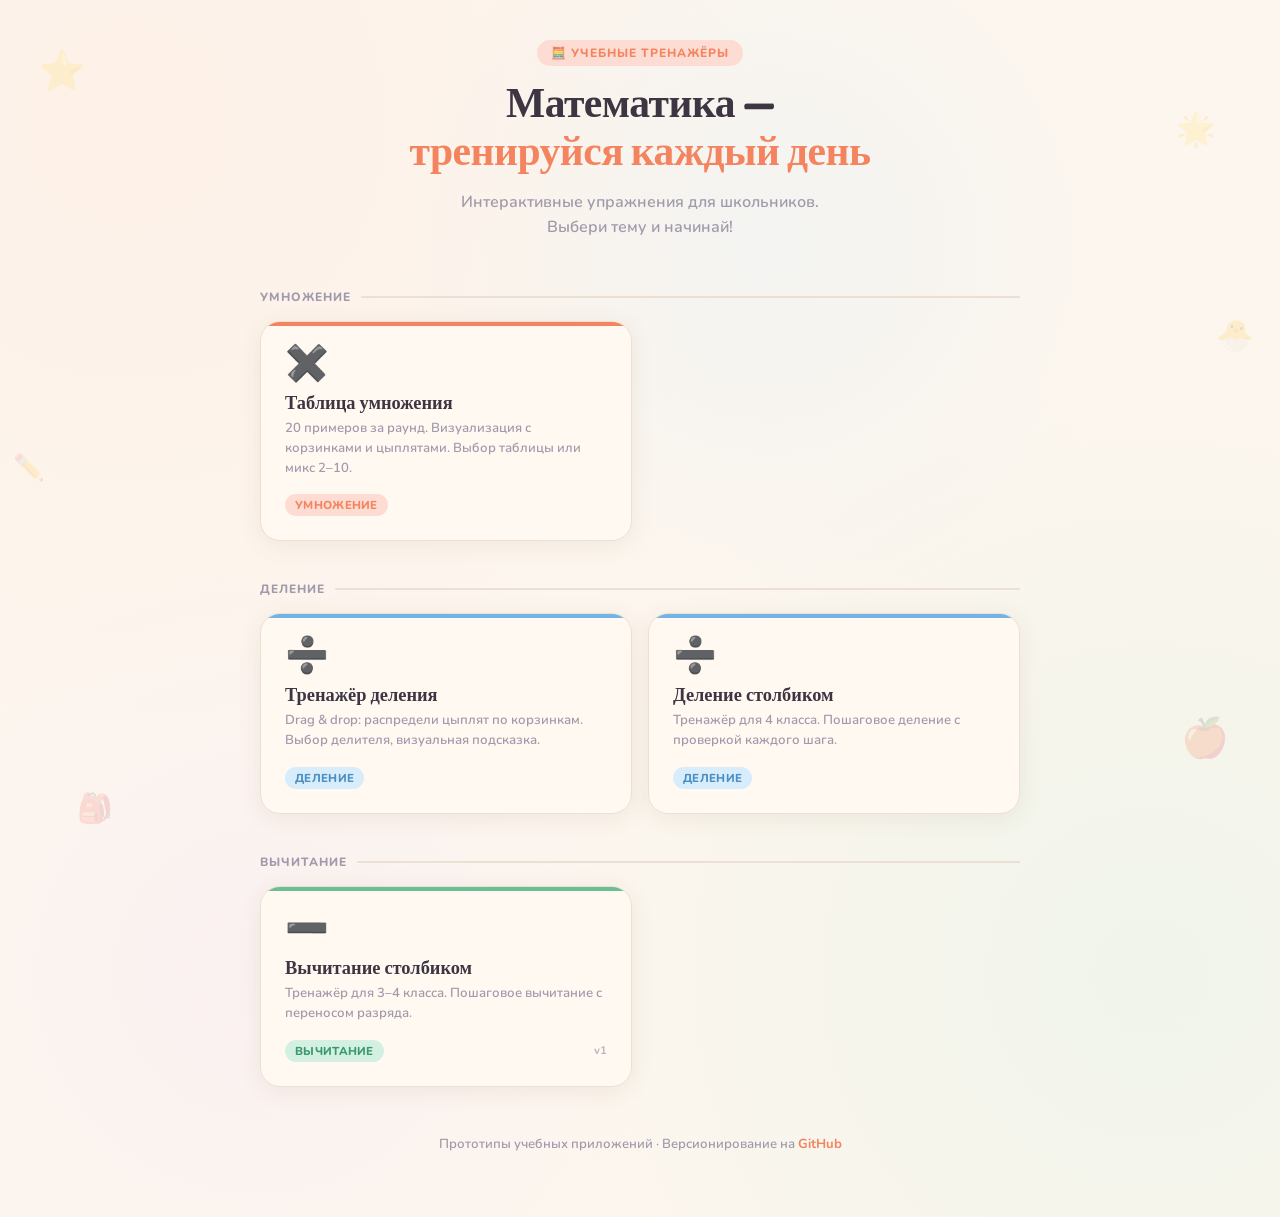
==== index.html @ 13817c13 "feat: uploaded trainers" ====
<!DOCTYPE html>
<html lang="ru">
<head>
<meta charset="UTF-8">
<meta name="viewport" content="width=device-width, initial-scale=1.0">
<title>Математические тренажёры</title>
<link href="https://fonts.googleapis.com/css2?family=Nunito:wght@400;600;700;800;900&family=Baloo+2:wght@400;600;700;800&display=swap" rel="stylesheet">
<style>
  :root {
    --bg: #fdf6ee;
    --card: #fff9f2;
    --primary: #f4845f;
    --primary-light: #fdddd3;
    --accent: #6bbf94;
    --accent-light: #d4f0e3;
    --blue: #74b3e8;
    --blue-light: #d8edfc;
    --yellow: #f9d56e;
    --yellow-light: #fef6d6;
    --purple: #c49de8;
    --purple-light: #eedeff;
    --text: #3d3642;
    --muted: #a09aab;
    --border: #ecdfd4;
    --radius: 20px;
    --radius-sm: 12px;
    --shadow: 0 4px 24px rgba(100,60,30,0.08);
    --shadow-hover: 0 8px 36px rgba(100,60,30,0.14);
  }

  * { box-sizing: border-box; margin: 0; padding: 0; }

  body {
    font-family: 'Nunito', sans-serif;
    background: var(--bg);
    color: var(--text);
    min-height: 100vh;
    padding: 40px 16px 64px;
    background-image:
      radial-gradient(circle at 10% 10%, #fde6da55 0%, transparent 40%),
      radial-gradient(circle at 90% 80%, #d4f0e355 0%, transparent 40%),
      radial-gradient(circle at 60% 20%, #d8edfc44 0%, transparent 30%),
      radial-gradient(circle at 20% 80%, #eedeff33 0%, transparent 30%);
  }

  /* ── DECORATIVE FLOATING ICONS ── */
  .deco {
    position: fixed;
    pointer-events: none;
    user-select: none;
    font-size: 2.4rem;
    opacity: 0.15;
    animation: float 6s ease-in-out infinite;
  }
  .deco:nth-child(1) { top: 5%;    left: 3%;   animation-delay: 0s; }
  .deco:nth-child(2) { top: 12%;   right: 5%;  animation-delay: 1s;   font-size: 2rem; }
  .deco:nth-child(3) { bottom: 8%; left: 6%;   animation-delay: 2s;   font-size: 1.8rem; }
  .deco:nth-child(4) { bottom: 15%;right: 4%;  animation-delay: 3s; }
  .deco:nth-child(5) { top: 50%;   left: 1%;   animation-delay: 1.5s; font-size: 1.6rem; }
  .deco:nth-child(6) { top: 35%;   right: 2%;  animation-delay: 2.5s; font-size: 1.9rem; }

  @keyframes float {
    0%,100% { transform: translateY(0px) rotate(0deg); }
    50%      { transform: translateY(-12px) rotate(5deg); }
  }

  /* ── LAYOUT ── */
  .container {
    max-width: 760px;
    margin: 0 auto;
  }

  /* ── HEADER ── */
  .header {
    text-align: center;
    margin-bottom: 48px;
    animation: fadeDown 0.6s ease both;
  }

  .header-badge {
    display: inline-block;
    background: var(--primary-light);
    color: var(--primary);
    font-size: 0.75rem;
    font-weight: 800;
    text-transform: uppercase;
    letter-spacing: 1px;
    padding: 5px 14px;
    border-radius: 99px;
    margin-bottom: 16px;
  }

  h1 {
    font-family: 'Baloo 2', cursive;
    font-size: 2.6rem;
    font-weight: 800;
    color: var(--text);
    line-height: 1.15;
    margin-bottom: 12px;
    letter-spacing: -0.5px;
  }

  h1 span { color: var(--primary); }

  .subtitle {
    color: var(--muted);
    font-size: 1rem;
    font-weight: 600;
    max-width: 420px;
    margin: 0 auto;
    line-height: 1.6;
  }

  @keyframes fadeDown {
    from { opacity: 0; transform: translateY(-16px); }
    to   { opacity: 1; transform: translateY(0); }
  }

  /* ── SECTION LABEL ── */
  .section-label {
    font-size: 0.75rem;
    font-weight: 800;
    color: var(--muted);
    text-transform: uppercase;
    letter-spacing: 1px;
    margin-bottom: 16px;
    display: flex;
    align-items: center;
    gap: 10px;
  }

  .section-label::after {
    content: '';
    flex: 1;
    height: 1.5px;
    background: var(--border);
    border-radius: 99px;
  }

  /* ── TRAINER GRID ── */
  .trainers-grid {
    display: grid;
    grid-template-columns: 1fr 1fr;
    gap: 16px;
    margin-bottom: 40px;
  }

  @media (max-width: 540px) {
    .trainers-grid { grid-template-columns: 1fr; }
    h1 { font-size: 2rem; }
  }

  /* ── TRAINER CARD ── */
  .trainer-card {
    background: var(--card);
    border: 1.5px solid var(--border);
    border-radius: var(--radius);
    box-shadow: var(--shadow);
    padding: 24px;
    text-decoration: none;
    color: inherit;
    display: flex;
    flex-direction: column;
    gap: 12px;
    transition: transform 0.2s ease, box-shadow 0.2s ease, border-color 0.2s ease;
    position: relative;
    overflow: hidden;
    animation: fadeUp 0.5s ease both;
  }

  .trainer-card::before {
    content: '';
    position: absolute;
    top: 0; left: 0; right: 0;
    height: 4px;
    border-radius: var(--radius) var(--radius) 0 0;
  }

  .trainer-card:hover {
    transform: translateY(-4px);
    box-shadow: var(--shadow-hover);
  }

  /* Color accents per operation */
  .card-multiply::before  { background: var(--primary); }
  .card-divide::before    { background: var(--blue); }
  .card-subtract::before  { background: var(--accent); }

  .card-multiply:hover  { border-color: var(--primary); }
  .card-divide:hover    { border-color: var(--blue); }
  .card-subtract:hover  { border-color: var(--accent); }

  @keyframes fadeUp {
    from { opacity: 0; transform: translateY(20px); }
    to   { opacity: 1; transform: translateY(0); }
  }

  .trainer-card:nth-child(1) { animation-delay: 0.1s; }
  .trainer-card:nth-child(2) { animation-delay: 0.2s; }
  .trainer-card:nth-child(3) { animation-delay: 0.3s; }
  .trainer-card:nth-child(4) { animation-delay: 0.4s; }
  .trainer-card:nth-child(5) { animation-delay: 0.5s; }

  .card-icon {
    font-size: 2.2rem;
    line-height: 1;
  }

  .card-body { flex: 1; }

  .card-title {
    font-family: 'Baloo 2', cursive;
    font-size: 1.15rem;
    font-weight: 800;
    color: var(--text);
    margin-bottom: 4px;
    line-height: 1.2;
  }

  .card-desc {
    font-size: 0.82rem;
    font-weight: 600;
    color: var(--muted);
    line-height: 1.5;
  }

  .card-footer {
    display: flex;
    align-items: center;
    justify-content: space-between;
    margin-top: 4px;
  }

  .card-tag {
    font-size: 0.72rem;
    font-weight: 800;
    padding: 3px 10px;
    border-radius: 99px;
    text-transform: uppercase;
    letter-spacing: 0.3px;
  }

  .tag-multiply  { background: var(--primary-light);  color: var(--primary); }
  .tag-divide    { background: var(--blue-light);      color: #4a8ec2; }
  .tag-subtract  { background: var(--accent-light);    color: #3a9a6a; }

  .card-version {
    font-size: 0.7rem;
    font-weight: 700;
    color: var(--muted);
    opacity: 0.7;
  }

  .card-arrow {
    position: absolute;
    bottom: 22px;
    right: 22px;
    font-size: 1rem;
    color: var(--muted);
    opacity: 0;
    transform: translateX(-6px);
    transition: opacity 0.2s, transform 0.2s;
  }

  .trainer-card:hover .card-arrow {
    opacity: 1;
    transform: translateX(0);
  }

  /* ── FOOTER NOTE ── */
  .footer-note {
    text-align: center;
    color: var(--muted);
    font-size: 0.82rem;
    font-weight: 600;
    padding-top: 8px;
    animation: fadeUp 0.5s ease 0.6s both;
  }

  .footer-note a {
    color: var(--primary);
    text-decoration: none;
    font-weight: 700;
  }

  .footer-note a:hover { text-decoration: underline; }
</style>
</head>
<body>

<div class="deco">⭐</div>
<div class="deco">🌟</div>
<div class="deco">🎒</div>
<div class="deco">🍎</div>
<div class="deco">✏️</div>
<div class="deco">🐣</div>

<div class="container">

  <header class="header">
    <div class="header-badge">🧮 Учебные тренажёры</div>
    <h1>Математика —<br><span>тренируйся каждый день</span></h1>
    <p class="subtitle">Интерактивные упражнения для школьников. Выбери тему и начинай!</p>
  </header>

  <div class="section-label">Умножение</div>
  <div class="trainers-grid">

    <a class="trainer-card card-multiply" href="multiplication-trainer_2.html">
      <div class="card-icon">✖️</div>
      <div class="card-body">
        <div class="card-title">Таблица умножения</div>
        <div class="card-desc">20 примеров за раунд. Визуализация с корзинками и цыплятами. Выбор таблицы или микс 2–10.</div>
      </div>
      <div class="card-footer">
        <span class="card-tag tag-multiply">Умножение</span>
      </div>
      <span class="card-arrow">→</span>
    </a>

  </div>

  <div class="section-label">Деление</div>
  <div class="trainers-grid">

    <a class="trainer-card card-divide" href="division-trainer_2.html">
      <div class="card-icon">➗</div>
      <div class="card-body">
        <div class="card-title">Тренажёр деления</div>
        <div class="card-desc">Drag & drop: распредели цыплят по корзинкам. Выбор делителя, визуальная подсказка.</div>
      </div>
      <div class="card-footer">
        <span class="card-tag tag-divide">Деление</span>
      </div>
      <span class="card-arrow">→</span>
    </a>

    <a class="trainer-card card-divide" href="division-trainer_1.html">
      <div class="card-icon">➗</div>
      <div class="card-body">
        <div class="card-title">Деление столбиком</div>
        <div class="card-desc">Тренажёр для 4 класса. Пошаговое деление с проверкой каждого шага.</div>
      </div>
      <div class="card-footer">
        <span class="card-tag tag-divide">Деление</span>
      </div>
      <span class="card-arrow">→</span>
    </a>

  </div>

  <div class="section-label">Вычитание</div>
  <div class="trainers-grid">

    <a class="trainer-card card-subtract" href="subtraction-trainer_1.html">
      <div class="card-icon">➖</div>
      <div class="card-body">
        <div class="card-title">Вычитание столбиком</div>
        <div class="card-desc">Тренажёр для 3–4 класса. Пошаговое вычитание с переносом разряда.</div>
      </div>
      <div class="card-footer">
        <span class="card-tag tag-subtract">Вычитание</span>
        <span class="card-version">v1</span>
      </div>
      <span class="card-arrow">→</span>
    </a>

  </div>

  <p class="footer-note">Прототипы учебных приложений · Версионирование на <a href="https://github.com" target="_blank">GitHub</a></p>

</div>
</body>
</html>
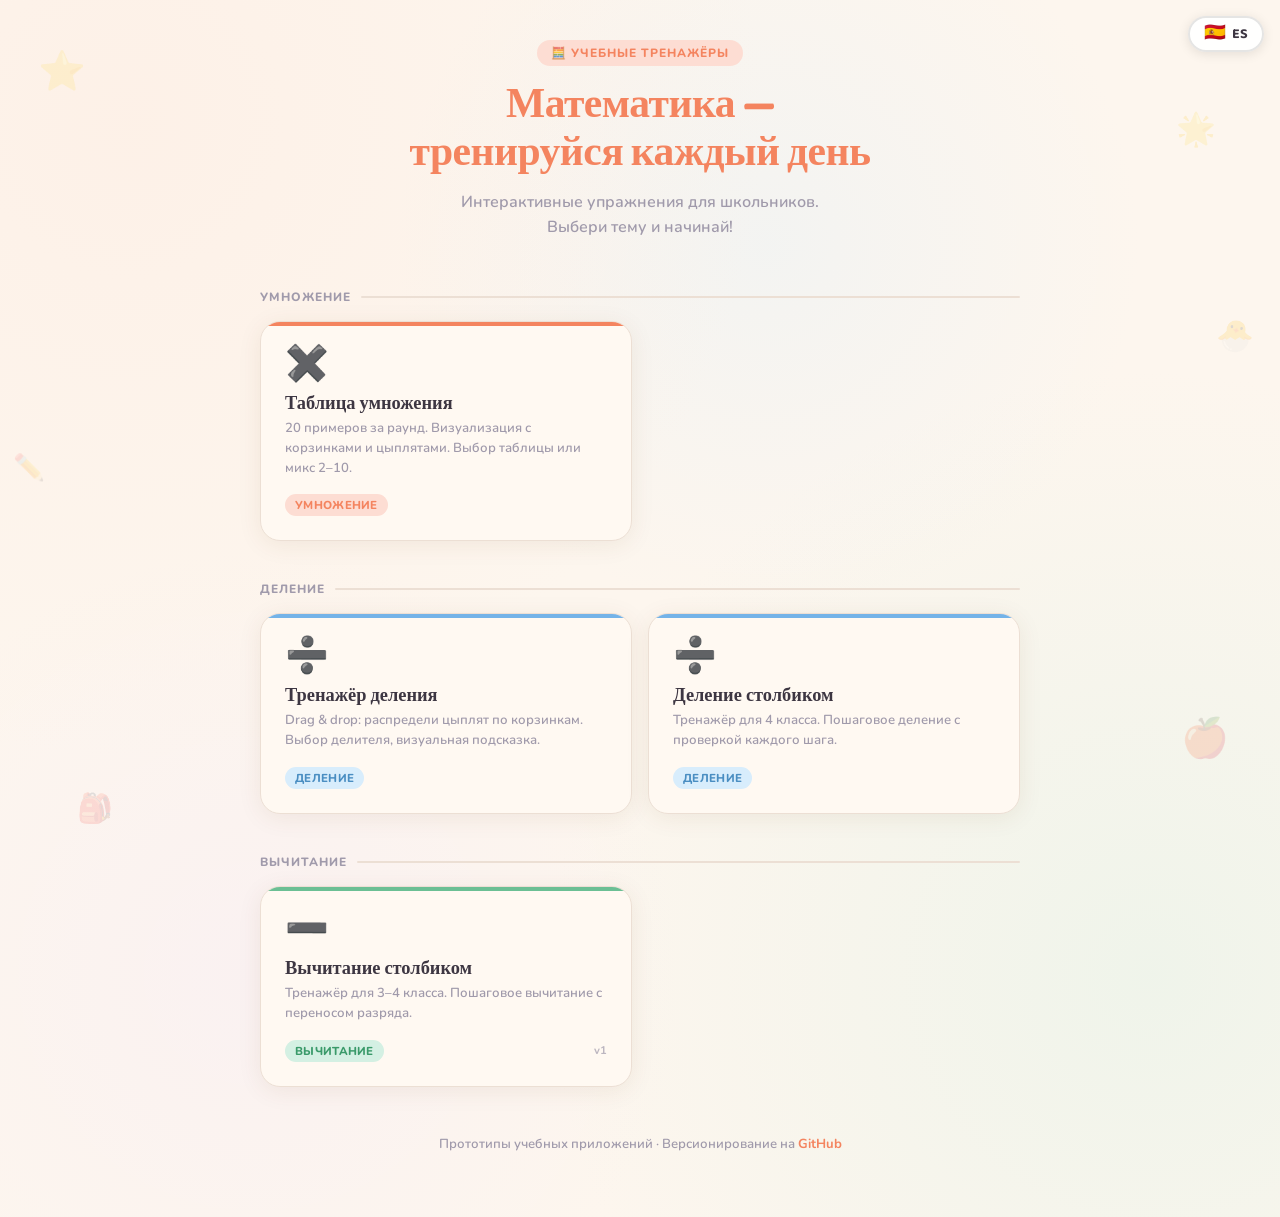
==== commit 0d36f0b1: "feat: Add internationalization support to index.html" ====
--- a/index.html
+++ b/index.html
@@ -1,9 +1,11 @@
 <!DOCTYPE html>
-<html lang="ru">
+<html>
 <head>
 <meta charset="UTF-8">
 <meta name="viewport" content="width=device-width, initial-scale=1.0">
 <title>Математические тренажёры</title>
+<script>const PAGE_KEY = 'index';</script>
+<script src="i18n/index.js" defer></script>
 <link href="https://fonts.googleapis.com/css2?family=Nunito:wght@400;600;700;800;900&family=Baloo+2:wght@400;600;700;800&display=swap" rel="stylesheet">
 <style>
   :root {
@@ -298,39 +300,39 @@
 <div class="container">
 
   <header class="header">
-    <div class="header-badge">🧮 Учебные тренажёры</div>
-    <h1>Математика —<br><span>тренируйся каждый день</span></h1>
-    <p class="subtitle">Интерактивные упражнения для школьников. Выбери тему и начинай!</p>
+    <div class="header-badge" data-i18n="header_badge"></div>
+    <h1><span data-i18n="h1_line1"></span><br><span data-i18n="h1_line2"></span></h1>
+    <p class="subtitle" data-i18n="subtitle"></p>
   </header>
 
-  <div class="section-label">Умножение</div>
+  <div class="section-label" data-i18n="section_multiply"></div>
   <div class="trainers-grid">
 
-    <a class="trainer-card card-multiply" href="multiplication-trainer_2.html">
+    <a class="trainer-card card-multiply" href="multiplication-trainer-main.html">
       <div class="card-icon">✖️</div>
       <div class="card-body">
-        <div class="card-title">Таблица умножения</div>
-        <div class="card-desc">20 примеров за раунд. Визуализация с корзинками и цыплятами. Выбор таблицы или микс 2–10.</div>
+        <div class="card-title" data-i18n="card_multiply_title"></div>
+        <div class="card-desc" data-i18n="card_multiply_desc"></div>
       </div>
       <div class="card-footer">
-        <span class="card-tag tag-multiply">Умножение</span>
+        <span class="card-tag tag-multiply" data-i18n="tag_multiply"></span>
       </div>
       <span class="card-arrow">→</span>
     </a>
 
   </div>
 
-  <div class="section-label">Деление</div>
+  <div class="section-label" data-i18n="section_divide"></div>
   <div class="trainers-grid">
 
-    <a class="trainer-card card-divide" href="division-trainer_2.html">
+    <a class="trainer-card card-divide" href="division-trainer-main.html">
       <div class="card-icon">➗</div>
       <div class="card-body">
-        <div class="card-title">Тренажёр деления</div>
-        <div class="card-desc">Drag & drop: распредели цыплят по корзинкам. Выбор делителя, визуальная подсказка.</div>
+        <div class="card-title" data-i18n="card_divide_main_title"></div>
+        <div class="card-desc" data-i18n="card_divide_main_desc"></div>
       </div>
       <div class="card-footer">
-        <span class="card-tag tag-divide">Деление</span>
+        <span class="card-tag tag-divide" data-i18n="tag_divide"></span>
       </div>
       <span class="card-arrow">→</span>
     </a>
@@ -338,28 +340,28 @@
     <a class="trainer-card card-divide" href="division-trainer_1.html">
       <div class="card-icon">➗</div>
       <div class="card-body">
-        <div class="card-title">Деление столбиком</div>
-        <div class="card-desc">Тренажёр для 4 класса. Пошаговое деление с проверкой каждого шага.</div>
+        <div class="card-title" data-i18n="card_divide_col_title"></div>
+        <div class="card-desc" data-i18n="card_divide_col_desc"></div>
       </div>
       <div class="card-footer">
-        <span class="card-tag tag-divide">Деление</span>
+        <span class="card-tag tag-divide" data-i18n="tag_divide"></span>
       </div>
       <span class="card-arrow">→</span>
     </a>
 
   </div>
 
-  <div class="section-label">Вычитание</div>
+  <div class="section-label" data-i18n="section_subtract"></div>
   <div class="trainers-grid">
 
     <a class="trainer-card card-subtract" href="subtraction-trainer_1.html">
       <div class="card-icon">➖</div>
       <div class="card-body">
-        <div class="card-title">Вычитание столбиком</div>
-        <div class="card-desc">Тренажёр для 3–4 класса. Пошаговое вычитание с переносом разряда.</div>
+        <div class="card-title" data-i18n="card_subtract_title"></div>
+        <div class="card-desc" data-i18n="card_subtract_desc"></div>
       </div>
       <div class="card-footer">
-        <span class="card-tag tag-subtract">Вычитание</span>
+        <span class="card-tag tag-subtract" data-i18n="tag_subtract"></span>
         <span class="card-version">v1</span>
       </div>
       <span class="card-arrow">→</span>
@@ -367,7 +369,7 @@
 
   </div>
 
-  <p class="footer-note">Прототипы учебных приложений · Версионирование на <a href="https://github.com" target="_blank">GitHub</a></p>
+  <p class="footer-note" data-i18n="footer_note"></p>
 
 </div>
 </body>
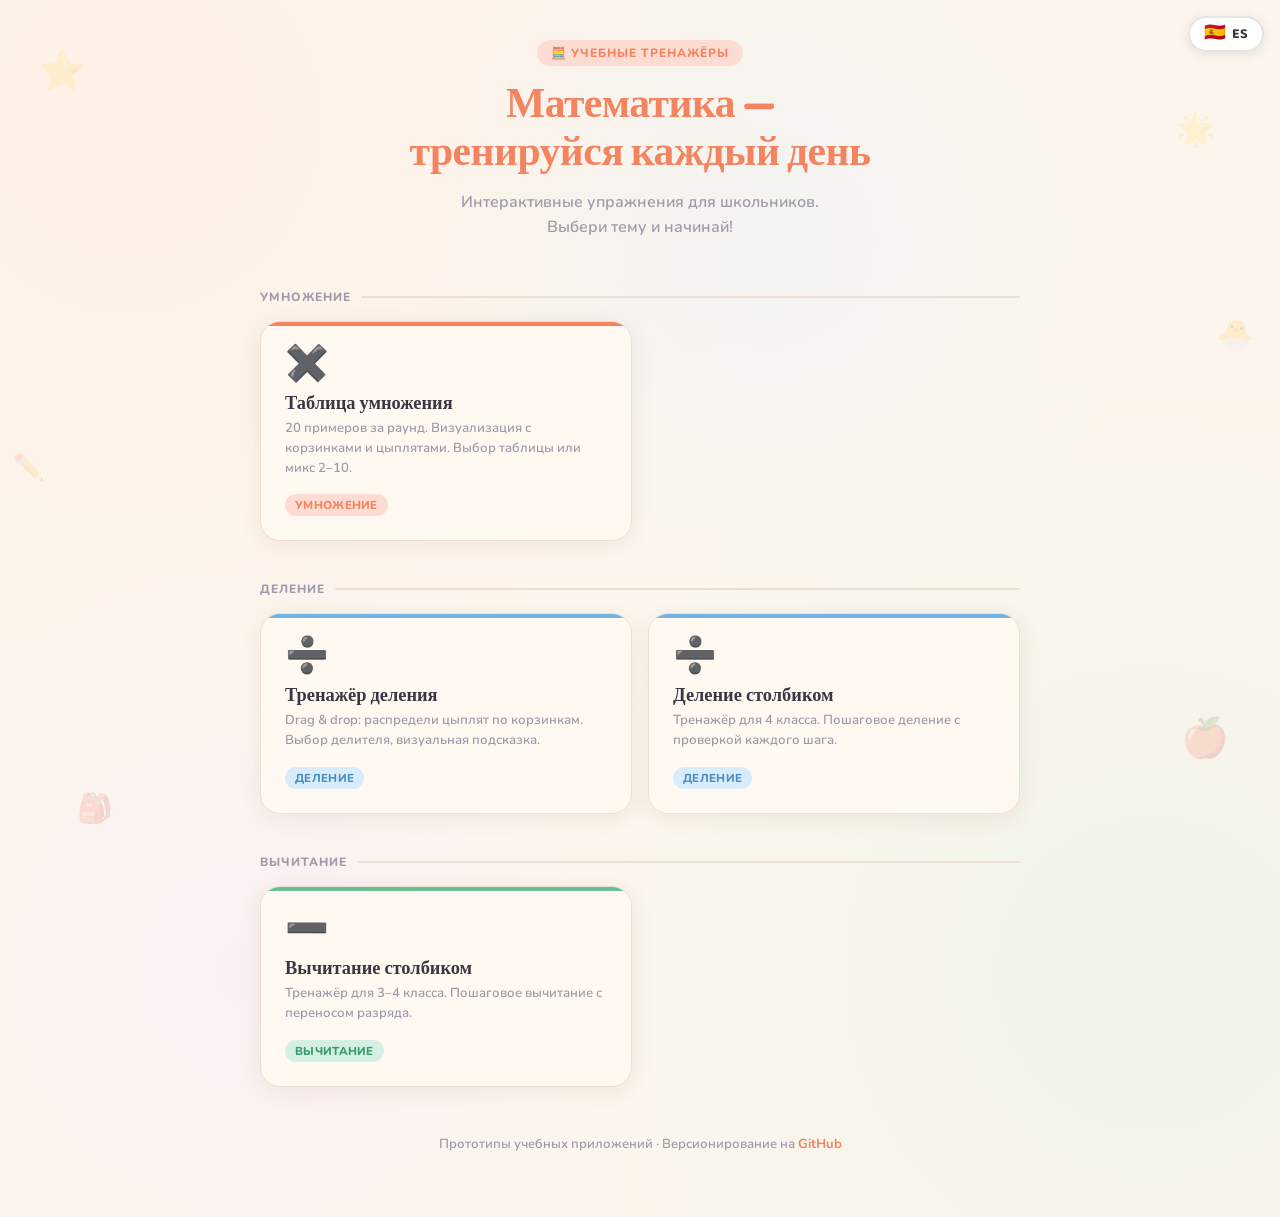
==== commit 2ab2fcb1: "fix: Remove title and version from index.html Removed the title from the HTML document and deleted t" ====
--- a/index.html
+++ b/index.html
@@ -3,7 +3,7 @@
 <head>
 <meta charset="UTF-8">
 <meta name="viewport" content="width=device-width, initial-scale=1.0">
-<title>Математические тренажёры</title>
+<title></title>
 <script>const PAGE_KEY = 'index';</script>
 <script src="i18n/index.js" defer></script>
 <link href="https://fonts.googleapis.com/css2?family=Nunito:wght@400;600;700;800;900&family=Baloo+2:wght@400;600;700;800&display=swap" rel="stylesheet">
@@ -362,7 +362,6 @@
       </div>
       <div class="card-footer">
         <span class="card-tag tag-subtract" data-i18n="tag_subtract"></span>
-        <span class="card-version">v1</span>
       </div>
       <span class="card-arrow">→</span>
     </a>
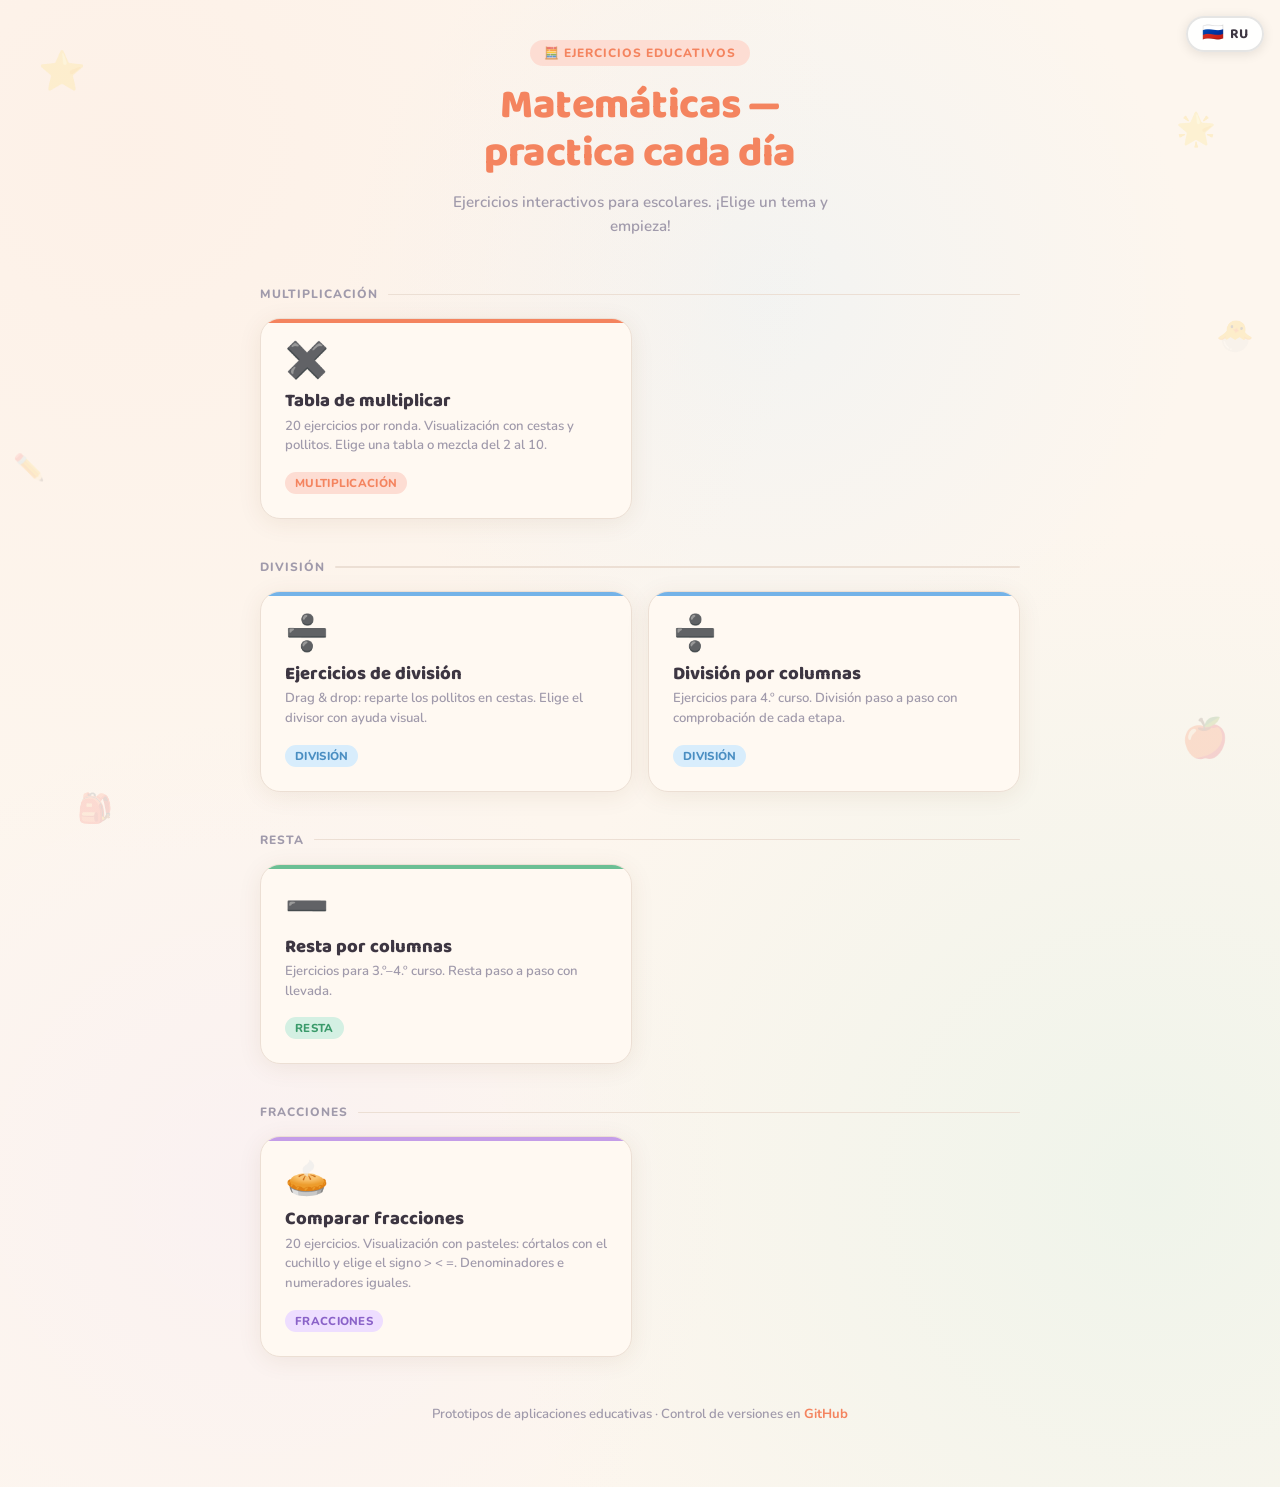
==== commit 06fd63b3: "feat: added fraction comparison" ====
--- a/index.html
+++ b/index.html
@@ -7,36 +7,9 @@
 <script>const PAGE_KEY = 'index';</script>
 <script src="i18n/index.js" defer></script>
 <link href="https://fonts.googleapis.com/css2?family=Nunito:wght@400;600;700;800;900&family=Baloo+2:wght@400;600;700;800&display=swap" rel="stylesheet">
-<style>
-  :root {
-    --bg: #fdf6ee;
-    --card: #fff9f2;
-    --primary: #f4845f;
-    --primary-light: #fdddd3;
-    --accent: #6bbf94;
-    --accent-light: #d4f0e3;
-    --blue: #74b3e8;
-    --blue-light: #d8edfc;
-    --yellow: #f9d56e;
-    --yellow-light: #fef6d6;
-    --purple: #c49de8;
-    --purple-light: #eedeff;
-    --text: #3d3642;
-    --muted: #a09aab;
-    --border: #ecdfd4;
-    --radius: 20px;
-    --radius-sm: 12px;
-    --shadow: 0 4px 24px rgba(100,60,30,0.08);
-    --shadow-hover: 0 8px 36px rgba(100,60,30,0.14);
-  }
-
-  * { box-sizing: border-box; margin: 0; padding: 0; }
-
+<link rel="stylesheet" href="index.css">
+  <style>
   body {
-    font-family: 'Nunito', sans-serif;
-    background: var(--bg);
-    color: var(--text);
-    min-height: 100vh;
     padding: 40px 16px 64px;
     background-image:
       radial-gradient(circle at 10% 10%, #fde6da55 0%, transparent 40%),
@@ -45,39 +18,12 @@
       radial-gradient(circle at 20% 80%, #eedeff33 0%, transparent 30%);
   }
 
-  /* ── DECORATIVE FLOATING ICONS ── */
-  .deco {
-    position: fixed;
-    pointer-events: none;
-    user-select: none;
-    font-size: 2.4rem;
-    opacity: 0.15;
-    animation: float 6s ease-in-out infinite;
-  }
-  .deco:nth-child(1) { top: 5%;    left: 3%;   animation-delay: 0s; }
-  .deco:nth-child(2) { top: 12%;   right: 5%;  animation-delay: 1s;   font-size: 2rem; }
-  .deco:nth-child(3) { bottom: 8%; left: 6%;   animation-delay: 2s;   font-size: 1.8rem; }
-  .deco:nth-child(4) { bottom: 15%;right: 4%;  animation-delay: 3s; }
-  .deco:nth-child(5) { top: 50%;   left: 1%;   animation-delay: 1.5s; font-size: 1.6rem; }
-  .deco:nth-child(6) { top: 35%;   right: 2%;  animation-delay: 2.5s; font-size: 1.9rem; }
-
-  @keyframes float {
-    0%,100% { transform: translateY(0px) rotate(0deg); }
-    50%      { transform: translateY(-12px) rotate(5deg); }
-  }
-
-  /* ── LAYOUT ── */
-  .container {
-    max-width: 760px;
-    margin: 0 auto;
-  }
+  .deco { opacity: 0.15; }
+
+  .container { max-width: 760px; }
 
   /* ── HEADER ── */
-  .header {
-    text-align: center;
-    margin-bottom: 48px;
-    animation: fadeDown 0.6s ease both;
-  }
+  .header { text-align: center; margin-bottom: 48px; animation: fadeDown 0.6s ease both; }
 
   .header-badge {
     display: inline-block;
@@ -93,30 +39,14 @@
   }
 
   h1 {
-    font-family: 'Baloo 2', cursive;
     font-size: 2.6rem;
-    font-weight: 800;
     color: var(--text);
     line-height: 1.15;
     margin-bottom: 12px;
-    letter-spacing: -0.5px;
-  }
-
+  }
   h1 span { color: var(--primary); }
 
-  .subtitle {
-    color: var(--muted);
-    font-size: 1rem;
-    font-weight: 600;
-    max-width: 420px;
-    margin: 0 auto;
-    line-height: 1.6;
-  }
-
-  @keyframes fadeDown {
-    from { opacity: 0; transform: translateY(-16px); }
-    to   { opacity: 1; transform: translateY(0); }
-  }
+  .subtitle { font-weight: 600; max-width: 420px; margin: 0 auto; line-height: 1.6; }
 
   /* ── SECTION LABEL ── */
   .section-label {
@@ -130,7 +60,6 @@
     align-items: center;
     gap: 10px;
   }
-
   .section-label::after {
     content: '';
     flex: 1;
@@ -146,7 +75,6 @@
     gap: 16px;
     margin-bottom: 40px;
   }
-
   @media (max-width: 540px) {
     .trainers-grid { grid-template-columns: 1fr; }
     h1 { font-size: 2rem; }
@@ -169,7 +97,6 @@
     overflow: hidden;
     animation: fadeUp 0.5s ease both;
   }
-
   .trainer-card::before {
     content: '';
     position: absolute;
@@ -177,25 +104,17 @@
     height: 4px;
     border-radius: var(--radius) var(--radius) 0 0;
   }
-
-  .trainer-card:hover {
-    transform: translateY(-4px);
-    box-shadow: var(--shadow-hover);
-  }
-
-  /* Color accents per operation */
+  .trainer-card:hover { transform: translateY(-4px); box-shadow: var(--shadow-hover); }
+
   .card-multiply::before  { background: var(--primary); }
   .card-divide::before    { background: var(--blue); }
   .card-subtract::before  { background: var(--accent); }
+  .card-fraction::before  { background: var(--purple); }
 
   .card-multiply:hover  { border-color: var(--primary); }
   .card-divide:hover    { border-color: var(--blue); }
   .card-subtract:hover  { border-color: var(--accent); }
-
-  @keyframes fadeUp {
-    from { opacity: 0; transform: translateY(20px); }
-    to   { opacity: 1; transform: translateY(0); }
-  }
+  .card-fraction:hover  { border-color: var(--purple); }
 
   .trainer-card:nth-child(1) { animation-delay: 0.1s; }
   .trainer-card:nth-child(2) { animation-delay: 0.2s; }
@@ -203,13 +122,8 @@
   .trainer-card:nth-child(4) { animation-delay: 0.4s; }
   .trainer-card:nth-child(5) { animation-delay: 0.5s; }
 
-  .card-icon {
-    font-size: 2.2rem;
-    line-height: 1;
-  }
-
-  .card-body { flex: 1; }
-
+  .card-icon  { font-size: 2.2rem; line-height: 1; }
+  .card-body  { flex: 1; }
   .card-title {
     font-family: 'Baloo 2', cursive;
     font-size: 1.15rem;
@@ -218,21 +132,8 @@
     margin-bottom: 4px;
     line-height: 1.2;
   }
-
-  .card-desc {
-    font-size: 0.82rem;
-    font-weight: 600;
-    color: var(--muted);
-    line-height: 1.5;
-  }
-
-  .card-footer {
-    display: flex;
-    align-items: center;
-    justify-content: space-between;
-    margin-top: 4px;
-  }
-
+  .card-desc { font-size: 0.82rem; font-weight: 600; color: var(--muted); line-height: 1.5; }
+  .card-footer { display: flex; align-items: center; justify-content: space-between; margin-top: 4px; }
   .card-tag {
     font-size: 0.72rem;
     font-weight: 800;
@@ -241,35 +142,24 @@
     text-transform: uppercase;
     letter-spacing: 0.3px;
   }
-
-  .tag-multiply  { background: var(--primary-light);  color: var(--primary); }
-  .tag-divide    { background: var(--blue-light);      color: #4a8ec2; }
-  .tag-subtract  { background: var(--accent-light);    color: #3a9a6a; }
-
-  .card-version {
-    font-size: 0.7rem;
-    font-weight: 700;
-    color: var(--muted);
-    opacity: 0.7;
-  }
-
+  .tag-multiply  { background: var(--primary-light); color: var(--primary); }
+  .tag-divide    { background: var(--blue-light);    color: #4a8ec2; }
+  .tag-subtract  { background: var(--accent-light);  color: #3a9a6a; }
+  .tag-fraction  { background: var(--purple-light);  color: #8a62c8; }
+
+  .card-version { font-size: 0.7rem; font-weight: 700; color: var(--muted); opacity: 0.7; }
   .card-arrow {
     position: absolute;
-    bottom: 22px;
-    right: 22px;
+    bottom: 22px; right: 22px;
     font-size: 1rem;
     color: var(--muted);
     opacity: 0;
     transform: translateX(-6px);
     transition: opacity 0.2s, transform 0.2s;
   }
-
-  .trainer-card:hover .card-arrow {
-    opacity: 1;
-    transform: translateX(0);
-  }
-
-  /* ── FOOTER NOTE ── */
+  .trainer-card:hover .card-arrow { opacity: 1; transform: translateX(0); }
+
+  /* ── FOOTER ── */
   .footer-note {
     text-align: center;
     color: var(--muted);
@@ -278,15 +168,9 @@
     padding-top: 8px;
     animation: fadeUp 0.5s ease 0.6s both;
   }
-
-  .footer-note a {
-    color: var(--primary);
-    text-decoration: none;
-    font-weight: 700;
-  }
-
+  .footer-note a { color: var(--primary); text-decoration: none; font-weight: 700; }
   .footer-note a:hover { text-decoration: underline; }
-</style>
+  </style>
 </head>
 <body>
 
@@ -368,8 +252,25 @@
 
   </div>
 
+  <div class="section-label" data-i18n="section_fraction"></div>
+  <div class="trainers-grid">
+
+    <a class="trainer-card card-fraction" href="fraction-comparison.html">
+      <div class="card-icon">🥧</div>
+      <div class="card-body">
+        <div class="card-title" data-i18n="card_fraction_compare_title"></div>
+        <div class="card-desc" data-i18n="card_fraction_compare_desc"></div>
+      </div>
+      <div class="card-footer">
+        <span class="card-tag tag-fraction" data-i18n="tag_fraction"></span>
+      </div>
+      <span class="card-arrow">→</span>
+    </a>
+
+  </div>
+
   <p class="footer-note" data-i18n="footer_note"></p>
 
 </div>
 </body>
-</html>
+</html>
--- a/index.css
+++ b/index.css
@@ -0,0 +1,691 @@
+/* ── CSS VARIABLES ── */
+:root {
+  --bg:             #fdf6ee;
+  --card:           #fff9f2;
+  --primary:        #f4845f;
+  --primary-light:  #fdddd3;
+  --accent:         #6bbf94;
+  --accent-light:   #d4f0e3;
+  --blue:           #74b3e8;
+  --blue-light:     #d8edfc;
+  --yellow:         #f9d56e;
+  --yellow-light:   #fef6d6;
+  --purple:         #c49de8;
+  --purple-light:   #eedeff;
+  --text:           #3d3642;
+  --muted:          #a09aab;
+  --border:         #ecdfd4;
+  --correct:        #6bbf94;
+  --wrong:          #f47c7c;
+  --radius:         20px;
+  --radius-sm:      12px;
+  --shadow:         0 4px 24px rgba(100,60,30,0.08);
+  --shadow-hover:   0 8px 36px rgba(100,60,30,0.14);
+}
+
+/* ── RESET ── */
+* { box-sizing: border-box; margin: 0; padding: 0; }
+
+/* ── BODY ── */
+body {
+  font-family: 'Nunito', sans-serif;
+  background: var(--bg);
+  color: var(--text);
+  min-height: 100vh;
+  padding: 24px 16px 48px;
+  background-image:
+    radial-gradient(circle at 10% 10%, #fde6da55 0%, transparent 40%),
+    radial-gradient(circle at 90% 80%, #d4f0e355 0%, transparent 40%),
+    radial-gradient(circle at 60% 20%, #d8edfc44 0%, transparent 30%);
+}
+
+/* ── TYPOGRAPHY ── */
+h1 {
+  font-family: 'Baloo 2', cursive;
+  font-size: 2rem;
+  font-weight: 800;
+  color: var(--primary);
+  text-align: center;
+  letter-spacing: -0.5px;
+  margin-bottom: 4px;
+}
+
+.subtitle {
+  text-align: center;
+  color: var(--muted);
+  font-size: 0.95rem;
+  margin-bottom: 28px;
+}
+
+/* ── LAYOUT ── */
+.container { max-width: 700px; margin: 0 auto; }
+
+/* ── DECORATIVE FLOATING ICONS ── */
+.deco {
+  position: fixed;
+  pointer-events: none;
+  user-select: none;
+  font-size: 2.4rem;
+  opacity: 0.18;
+  animation: float 6s ease-in-out infinite;
+}
+.deco:nth-child(1) { top: 5%;    left: 3%;  animation-delay: 0s; }
+.deco:nth-child(2) { top: 12%;   right: 5%; animation-delay: 1s;   font-size: 2rem; }
+.deco:nth-child(3) { bottom: 8%; left: 6%;  animation-delay: 2s;   font-size: 1.8rem; }
+.deco:nth-child(4) { bottom: 15%;right: 4%; animation-delay: 3s; }
+.deco:nth-child(5) { top: 50%;   left: 1%;  animation-delay: 1.5s; font-size: 1.6rem; }
+.deco:nth-child(6) { top: 35%;   right: 2%; animation-delay: 2.5s; font-size: 1.9rem; }
+
+@keyframes float {
+  0%,100% { transform: translateY(0) rotate(0deg); }
+  50%     { transform: translateY(-12px) rotate(5deg); }
+}
+
+/* ── SETTINGS CARD ── */
+.settings-card {
+  background: var(--card);
+  border: 1.5px solid var(--border);
+  border-radius: var(--radius);
+  box-shadow: var(--shadow);
+  padding: 24px 28px;
+  margin-bottom: 28px;
+}
+
+.settings-title {
+  font-family: 'Baloo 2', cursive;
+  font-size: 1.1rem;
+  font-weight: 700;
+  color: var(--text);
+  margin-bottom: 16px;
+  display: flex;
+  align-items: center;
+  gap: 8px;
+}
+
+.settings-grid {
+  display: grid;
+  grid-template-columns: 1fr 1fr;
+  gap: 16px;
+  margin-bottom: 20px;
+}
+
+@media (max-width: 500px) {
+  .settings-grid { grid-template-columns: 1fr; }
+}
+
+.setting-group label {
+  display: block;
+  font-size: 0.75rem;
+  font-weight: 700;
+  color: var(--muted);
+  text-transform: uppercase;
+  letter-spacing: 0.6px;
+  margin-bottom: 8px;
+}
+
+/* ── TABLE SELECTOR ── */
+.table-label {
+  display: block;
+  font-size: 0.82rem;
+  font-weight: 700;
+  color: var(--muted);
+  text-transform: uppercase;
+  letter-spacing: 0.5px;
+  margin-bottom: 12px;
+}
+
+.table-buttons {
+  display: flex;
+  flex-wrap: wrap;
+  gap: 8px;
+  margin-bottom: 20px;
+}
+
+.table-btn {
+  padding: 10px 16px;
+  border-radius: var(--radius-sm);
+  border: 2px solid var(--border);
+  background: white;
+  font-family: 'Baloo 2', cursive;
+  font-size: 1rem;
+  font-weight: 700;
+  color: var(--muted);
+  cursor: pointer;
+  transition: all 0.2s ease;
+  min-width: 52px;
+  text-align: center;
+}
+.table-btn:hover  { border-color: var(--primary); color: var(--primary); background: var(--primary-light); }
+.table-btn.active { border-color: var(--primary); background: var(--primary-light); color: var(--primary); }
+
+.table-btn.mix-btn        { border-color: var(--purple); color: var(--purple); }
+.table-btn.mix-btn.active { background: var(--purple-light); border-color: var(--purple); color: #8a5fc8; }
+
+/* ── MODE TOGGLE ── */
+.mode-toggle { display: flex; gap: 8px; }
+
+.mode-btn {
+  flex: 1;
+  padding: 10px 8px;
+  border-radius: var(--radius-sm);
+  border: 2px solid var(--border);
+  background: white;
+  font-family: 'Nunito', sans-serif;
+  font-size: 0.88rem;
+  font-weight: 700;
+  color: var(--muted);
+  cursor: pointer;
+  transition: all 0.2s ease;
+  text-align: center;
+  line-height: 1.3;
+}
+.mode-btn.active {
+  border-color: var(--primary);
+  background: var(--primary-light);
+  color: var(--primary);
+}
+
+/* ── RANGE SLIDER ── */
+.range-display {
+  font-size: 1.1rem;
+  font-weight: 800;
+  color: var(--primary);
+  margin-bottom: 6px;
+}
+
+input[type=range] {
+  -webkit-appearance: none;
+  width: 100%;
+  height: 6px;
+  border-radius: 4px;
+  background: var(--border);
+  outline: none;
+  cursor: pointer;
+}
+input[type=range]::-webkit-slider-thumb {
+  -webkit-appearance: none;
+  width: 22px;
+  height: 22px;
+  border-radius: 50%;
+  background: var(--primary);
+  cursor: pointer;
+  box-shadow: 0 2px 8px rgba(244,132,95,0.35);
+  transition: transform 0.15s;
+}
+input[type=range]::-webkit-slider-thumb:hover { transform: scale(1.15); }
+
+/* ── APPLY BUTTON ── */
+.apply-btn {
+  width: 100%;
+  padding: 14px;
+  border-radius: var(--radius-sm);
+  border: none;
+  background: linear-gradient(135deg, var(--primary) 0%, #e8683e 100%);
+  color: white;
+  font-family: 'Baloo 2', cursive;
+  font-size: 1.05rem;
+  font-weight: 700;
+  letter-spacing: 0.3px;
+  cursor: pointer;
+  box-shadow: 0 4px 16px rgba(244,132,95,0.35);
+  transition: all 0.2s ease;
+}
+.apply-btn:hover  { transform: translateY(-2px); box-shadow: 0 6px 20px rgba(244,132,95,0.45); }
+.apply-btn:active { transform: translateY(0); }
+
+/* ── PROGRESS BAR ── */
+.progress-section { margin-bottom: 20px; }
+
+.progress-header {
+  display: flex;
+  justify-content: space-between;
+  align-items: center;
+  margin-bottom: 8px;
+  font-size: 0.82rem;
+  font-weight: 700;
+  color: var(--muted);
+}
+
+.progress-counter {
+  font-family: 'Baloo 2', cursive;
+  font-size: 0.95rem;
+  font-weight: 700;
+  color: var(--text);
+}
+
+.progress-bar-track {
+  height: 14px;
+  background: var(--border);
+  border-radius: 99px;
+  overflow: hidden;
+  display: flex;
+  gap: 2px;
+}
+
+.progress-segment {
+  flex: 1;
+  background: #ecdfd4;
+  border-radius: 99px;
+  transition: background 0.4s ease;
+}
+.progress-segment.correct { background: var(--correct); }
+.progress-segment.wrong   { background: var(--wrong); }
+
+.progress-legend {
+  display: flex;
+  gap: 16px;
+  margin-top: 8px;
+  font-size: 0.78rem;
+  font-weight: 700;
+  color: var(--muted);
+}
+
+.legend-dot {
+  display: inline-block;
+  width: 10px;
+  height: 10px;
+  border-radius: 50%;
+  margin-right: 4px;
+}
+
+/* ── EXAMPLE CARD ── */
+.example-card {
+  background: var(--card);
+  border: 1.5px solid var(--border);
+  border-radius: var(--radius);
+  box-shadow: var(--shadow);
+  padding: 32px 28px 28px;
+  margin-bottom: 20px;
+  position: relative;
+  overflow: hidden;
+  transition: box-shadow 0.3s;
+}
+
+.example-card.shake        { animation: shake 0.4s ease; }
+.example-card.glow-correct { box-shadow: 0 0 0 3px var(--correct), var(--shadow); }
+.example-card.glow-wrong   { box-shadow: 0 0 0 3px var(--wrong),   var(--shadow); }
+
+@keyframes shake {
+  0%,100% { transform: translateX(0); }
+  20%     { transform: translateX(-8px); }
+  40%     { transform: translateX(8px); }
+  60%     { transform: translateX(-5px); }
+  80%     { transform: translateX(5px); }
+}
+
+.example-num {
+  font-size: 0.78rem;
+  font-weight: 700;
+  color: var(--muted);
+  text-transform: uppercase;
+  letter-spacing: 0.5px;
+  margin-bottom: 20px;
+}
+
+/* ── CARD BADGE ── */
+.card-badge {
+  position: absolute;
+  top: 20px;
+  right: 20px;
+  width: 36px;
+  height: 36px;
+  border-radius: 50%;
+  display: flex;
+  align-items: center;
+  justify-content: center;
+  font-size: 1.3rem;
+}
+.correct-badge { background: var(--accent-light); }
+.wrong-badge   { background: #fde8e8; }
+
+/* ── ANSWER INPUT ── */
+.input-area {
+  display: flex;
+  gap: 16px;
+  justify-content: center;
+  flex-wrap: wrap;
+  margin-bottom: 24px;
+}
+
+.input-group {
+  display: flex;
+  flex-direction: column;
+  align-items: center;
+  gap: 6px;
+}
+
+.input-label {
+  font-size: 0.78rem;
+  font-weight: 700;
+  color: var(--muted);
+  text-transform: uppercase;
+  letter-spacing: 0.5px;
+}
+
+.answer-input {
+  width: 120px;
+  padding: 12px 16px;
+  border-radius: var(--radius-sm);
+  border: 2.5px solid var(--border);
+  background: white;
+  font-family: 'Baloo 2', cursive;
+  font-size: 1.8rem;
+  font-weight: 800;
+  color: var(--text);
+  text-align: center;
+  outline: none;
+  transition: border-color 0.2s, box-shadow 0.2s;
+  -moz-appearance: textfield;
+}
+.answer-input::-webkit-inner-spin-button,
+.answer-input::-webkit-outer-spin-button { -webkit-appearance: none; }
+.answer-input:focus         { border-color: var(--blue);    box-shadow: 0 0 0 3px var(--blue-light); }
+.answer-input.input-correct { border-color: var(--correct); background: var(--accent-light); }
+.answer-input.input-wrong   { border-color: var(--wrong);   background: #fde8e8; }
+
+/* ── CHECK BUTTON ── */
+.check-btn {
+  display: block;
+  width: 100%;
+  max-width: 280px;
+  margin: 0 auto;
+  padding: 14px;
+  border-radius: var(--radius-sm);
+  border: none;
+  background: linear-gradient(135deg, var(--accent) 0%, #4aaa7a 100%);
+  color: white;
+  font-family: 'Baloo 2', cursive;
+  font-size: 1.1rem;
+  font-weight: 700;
+  cursor: pointer;
+  box-shadow: 0 4px 16px rgba(107,191,148,0.35);
+  transition: all 0.2s ease;
+}
+.check-btn:hover    { transform: translateY(-2px); box-shadow: 0 6px 20px rgba(107,191,148,0.45); }
+.check-btn:active   { transform: translateY(0); }
+.check-btn:disabled { opacity: 0.6; cursor: default; transform: none; }
+
+/* ── FEEDBACK ── */
+.feedback {
+  text-align: center;
+  font-family: 'Baloo 2', cursive;
+  font-size: 1.5rem;
+  font-weight: 800;
+  min-height: 48px;
+  margin-top: 16px;
+  transition: all 0.3s ease;
+}
+.feedback.correct { color: var(--correct); }
+.feedback.wrong   { color: var(--wrong); }
+
+/* ── ATTEMPT INDICATORS ── */
+.attempt-dots {
+  display: flex;
+  justify-content: center;
+  gap: 8px;
+  margin-bottom: 16px;
+}
+.attempt-dot {
+  width: 12px;
+  height: 12px;
+  border-radius: 50%;
+  background: var(--border);
+  transition: background 0.25s ease, transform 0.2s;
+}
+.attempt-dot.used { background: var(--wrong); transform: scale(1.15); }
+
+.attempts-row {
+  display: flex;
+  justify-content: center;
+  align-items: center;
+  gap: 8px;
+  margin-bottom: 16px;
+  font-size: 0.82rem;
+  font-weight: 700;
+  color: var(--muted);
+  text-transform: uppercase;
+  letter-spacing: 0.4px;
+}
+.attempt-pips { display: flex; gap: 6px; }
+.attempt-pip {
+  width: 14px;
+  height: 14px;
+  border-radius: 50%;
+  border: 2px solid var(--border);
+  background: white;
+  transition: all 0.25s ease;
+}
+.attempt-pip.used    { background: var(--wrong);   border-color: var(--wrong); }
+.attempt-pip.correct { background: var(--correct); border-color: var(--correct); }
+
+/* ── NAV BUTTONS ── */
+.nav-buttons { display: flex; gap: 12px; justify-content: center; }
+
+.nav-btn {
+  flex: 1;
+  max-width: 180px;
+  padding: 13px 20px;
+  border-radius: var(--radius-sm);
+  border: 2px solid var(--border);
+  background: white;
+  font-family: 'Baloo 2', cursive;
+  font-size: 1rem;
+  font-weight: 700;
+  color: var(--text);
+  cursor: pointer;
+  transition: all 0.2s ease;
+  display: flex;
+  align-items: center;
+  justify-content: center;
+  gap: 6px;
+}
+.nav-btn:hover:not(:disabled) {
+  border-color: var(--blue);
+  background: var(--blue-light);
+  color: var(--blue);
+  transform: translateY(-2px);
+}
+.nav-btn:disabled { opacity: 0.4; cursor: default; transform: none; }
+
+/* ── CONFETTI ── */
+.confetti-container {
+  position: fixed;
+  top: 0; left: 0;
+  width: 100%; height: 100%;
+  pointer-events: none;
+  z-index: 1000;
+  overflow: hidden;
+}
+.confetti-piece {
+  position: absolute;
+  border-radius: 2px;
+  animation: confettiFall linear forwards;
+}
+@keyframes confettiFall {
+  0%   { transform: translateY(-20px) rotate(0deg); opacity: 1; }
+  100% { transform: translateY(110vh) rotate(720deg); opacity: 0; }
+}
+
+/* ── EMOJI BURST ── */
+.emoji-burst {
+  position: fixed;
+  top: 50%; left: 50%;
+  transform: translate(-50%, -50%);
+  font-size: 5rem;
+  pointer-events: none;
+  z-index: 1001;
+  animation: emojiBurst 1.2s ease forwards;
+}
+@keyframes emojiBurst {
+  0%   { transform: translate(-50%,-50%) scale(0.2); opacity: 0; }
+  30%  { transform: translate(-50%,-50%) scale(1.3); opacity: 1; }
+  70%  { transform: translate(-50%,-50%) scale(1);   opacity: 1; }
+  100% { transform: translate(-50%,-60%) scale(0.8); opacity: 0; }
+}
+
+/* ── BASKET ── */
+.basket-section {
+  background: var(--yellow-light);
+  border: 2px solid var(--yellow);
+  border-radius: var(--radius);
+  padding: 16px 16px 20px;
+  margin-bottom: 24px;
+  position: relative;
+}
+.basket-label {
+  font-size: 0.75rem;
+  font-weight: 800;
+  color: #b8860b;
+  text-transform: uppercase;
+  letter-spacing: 0.5px;
+  margin-bottom: 12px;
+  text-align: center;
+}
+.basket-groups {
+  display: flex;
+  flex-wrap: wrap;
+  justify-content: center;
+  gap: 8px;
+}
+.basket-group {
+  background: white;
+  border: 1.5px solid #f9d56e;
+  border-radius: 14px;
+  padding: 8px 10px 24px;
+  display: flex;
+  flex-wrap: wrap;
+  gap: 2px;
+  justify-content: center;
+  align-content: flex-start;
+  min-width: 64px;
+  max-width: 160px;
+  min-height: 56px;
+  box-shadow: 0 2px 8px rgba(200,160,0,0.10);
+  position: relative;
+  transition: background 0.15s, border-color 0.15s;
+}
+.basket-group.drag-over {
+  background: #fef6d6;
+  border-color: var(--primary);
+  box-shadow: 0 0 0 2px var(--primary-light);
+}
+.basket-group-num {
+  position: absolute;
+  top: -9px;
+  left: 50%;
+  transform: translateX(-50%);
+  background: var(--yellow);
+  border-radius: 99px;
+  font-size: 0.65rem;
+  font-weight: 800;
+  color: #7a5900;
+  padding: 1px 7px;
+  white-space: nowrap;
+}
+.basket-counter {
+  position: absolute;
+  bottom: 5px;
+  left: 50%;
+  transform: translateX(-50%);
+  font-family: 'Baloo 2', cursive;
+  font-size: 0.7rem;
+  font-weight: 800;
+  color: #b28a00;
+  background: var(--yellow-light);
+  border: 1px solid #f9d56e;
+  border-radius: 99px;
+  padding: 0 7px;
+  white-space: nowrap;
+  min-width: 24px;
+  text-align: center;
+}
+
+/* ── CHICK ELEMENTS ── */
+.chick {
+  font-size: 1.3rem;
+  line-height: 1;
+  display: inline-block;
+  cursor: grab;
+  user-select: none;
+  transition: transform 0.15s, opacity 0.15s;
+}
+.chick:hover    { transform: scale(1.2); }
+.chick.dragging { opacity: 0.3; transform: scale(0.85); cursor: grabbing; }
+.chick.static   { cursor: default; animation: chickPop 0.35s ease both; }
+
+.chick-in-basket {
+  font-size: 1.3rem;
+  line-height: 1;
+  display: inline-block;
+  cursor: pointer;
+  user-select: none;
+  animation: chickPop 0.25s ease both;
+  transition: transform 0.1s, filter 0.1s;
+}
+.chick-in-basket:hover { transform: scale(1.2); filter: brightness(0.85); }
+
+.chick-draggable {
+  font-size: 2.2rem;
+  display: inline-block;
+  cursor: grab;
+  user-select: none;
+  filter: drop-shadow(0 2px 4px rgba(0,0,0,0.15));
+  transition: transform 0.15s;
+}
+.chick-draggable:hover  { transform: scale(1.15); }
+.chick-draggable:active { cursor: grabbing; }
+.chick-draggable.dragging { opacity: 0.4; }
+
+@keyframes chickPop {
+  0%   { transform: scale(0); opacity: 0; }
+  70%  { transform: scale(1.2); }
+  100% { transform: scale(1); opacity: 1; }
+}
+
+.chick-max-hint {
+  font-size: 0.72rem;
+  font-weight: 700;
+  color: var(--wrong);
+  text-align: center;
+  margin-top: 4px;
+  min-height: 18px;
+  transition: opacity 0.3s;
+}
+
+/* ── EMPTY STATE ── */
+.empty-state {
+  text-align: center;
+  padding: 48px 24px;
+  color: var(--muted);
+}
+.empty-state .emoji { font-size: 3rem; margin-bottom: 12px; }
+.empty-state p      { font-size: 1rem; font-weight: 600; }
+
+/* ── BORROW BADGE (subtraction) ── */
+.borrow-badge {
+  display: inline-block;
+  background: var(--yellow-light);
+  border: 1.5px solid var(--yellow);
+  color: #b28a00;
+  font-size: 0.72rem;
+  font-weight: 700;
+  border-radius: 8px;
+  padding: 3px 10px;
+  margin-bottom: 16px;
+}
+
+/* ── INDEX PAGE: CARD & TAG COLOR VARIANTS ── */
+.card-fraction::before { background: var(--purple); }
+.card-fraction:hover   { border-color: var(--purple); }
+.tag-fraction          { background: var(--purple-light); color: #8a62c8; }
+
+/* ── FADEUP ANIMATION ── */
+@keyframes fadeUp {
+  from { opacity: 0; transform: translateY(20px); }
+  to   { opacity: 1; transform: translateY(0); }
+}
+
+@keyframes fadeDown {
+  from { opacity: 0; transform: translateY(-16px); }
+  to   { opacity: 1; transform: translateY(0); }
+}
